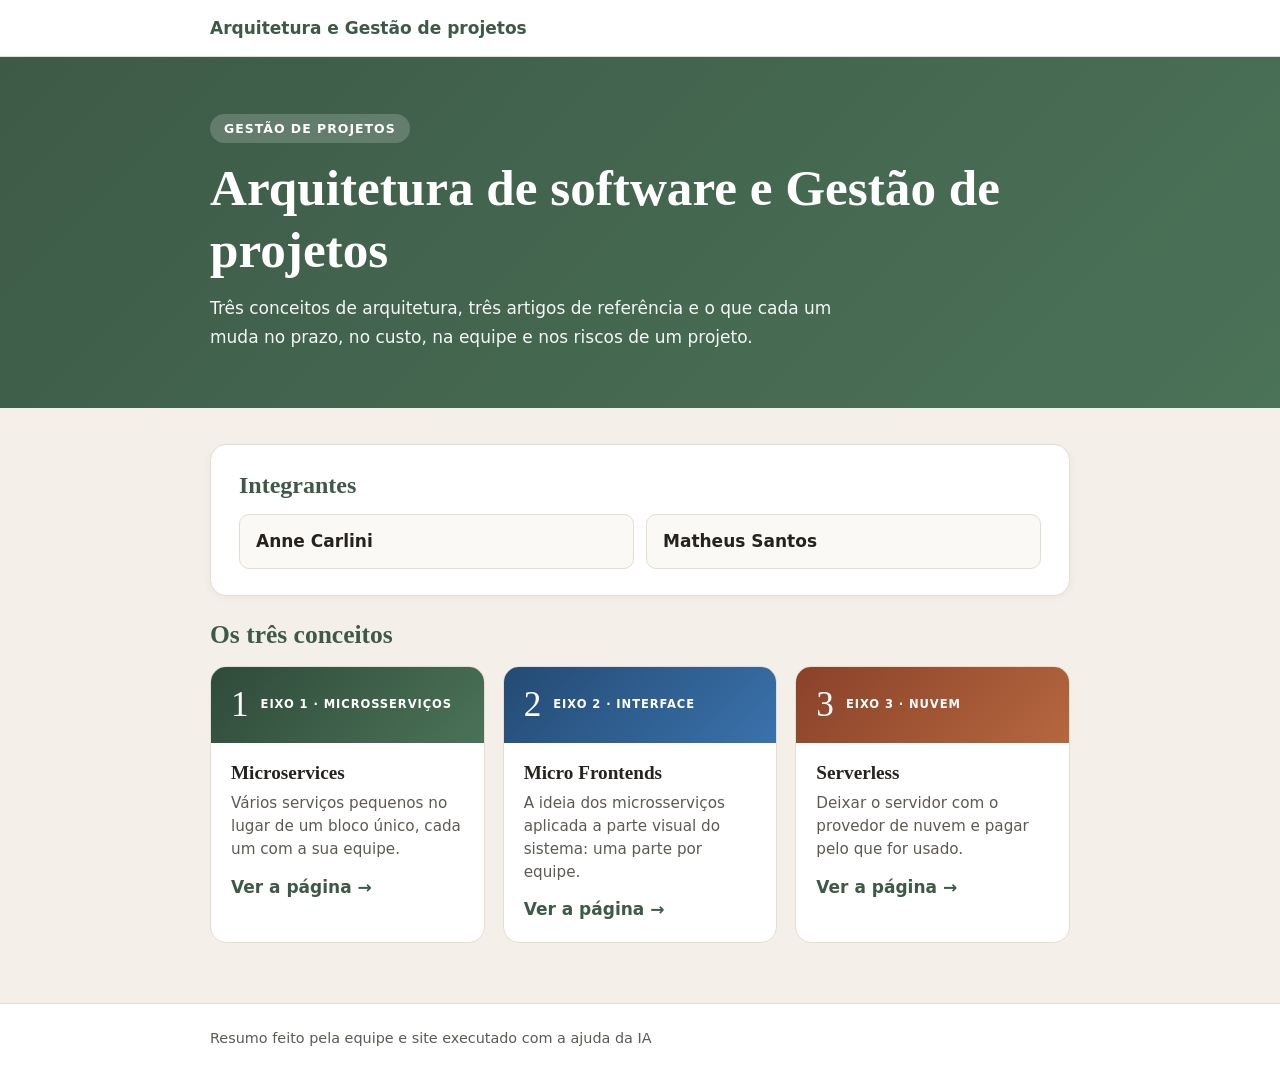
==== index.html @ 1b3803d6 "Site gestão" ====
<!doctype html>
<html lang="pt-BR">
<head>
  <meta charset="utf-8">
  <meta name="viewport" content="width=device-width, initial-scale=1">
  <title>Guia Web de Arquitetura de software e Gestão de projetos</title>
  <link rel="stylesheet" href="css/style.css">
</head>
<body>
  <header class="topbar"><div class="wrap"><span>Arquitetura e Gestão de projetos</span></div></header>

  <section class="hero"><div class="wrap">
    <span class="kicker">Gestão de projetos</span>
    <h1>Arquitetura de software e Gestão de projetos</h1>
    <p>Três conceitos de arquitetura, três artigos de referência e o que cada um muda no prazo, no custo, na equipe e nos riscos de um projeto.</p>
  </div></section>

  <main><div class="wrap">
    <section class="card">
      <h2>Integrantes</h2>
      <ul class="team">
        <li>Anne Carlini</li>
        <li>Matheus Santos</li>
      </ul>
    </section>

    <h2 style="margin:8px 0 16px;color:var(--accent)">Os três conceitos</h2>
    <div class="cards">
      <a class="post-card p1" href="microservices.html">
        <div class="top"><span class="big">1</span><span class="axis">Eixo 1 · Microsserviços</span></div>
        <div class="body"><h3>Microservices</h3><p>Vários serviços pequenos no lugar de um bloco único, cada um com a sua equipe.</p><span class="go">Ver a página →</span></div>
      </a>
      <a class="post-card p2" href="micro-frontends.html">
        <div class="top"><span class="big">2</span><span class="axis">Eixo 2 · Interface</span></div>
        <div class="body"><h3>Micro Frontends</h3><p>A ideia dos microsserviços aplicada a parte visual do sistema: uma parte por equipe.</p><span class="go">Ver a página →</span></div>
      </a>
      <a class="post-card p3" href="serverless.html">
        <div class="top"><span class="big">3</span><span class="axis">Eixo 3 · Nuvem</span></div>
        <div class="body"><h3>Serverless</h3><p>Deixar o servidor com o provedor de nuvem e pagar pelo que for usado.</p><span class="go">Ver a página →</span></div>
      </a>
    </div>
  </div></main>

  <footer><div class="wrap">Resumo feito pela equipe e site executado com a ajuda da IA</div></footer>
</body>
</html>
---- css/style.css ----
:root{
  --bg:#f4f0e9; --card:#ffffff; --ink:#26231f; --muted:#5e5a52; --line:#e4ddd0;
  --accent:#3d5a47; --accent2:#4b7358;
}
*{box-sizing:border-box}
html{scroll-behavior:smooth}
body{margin:0;background:var(--bg);color:var(--ink);font:17px/1.7 "Segoe UI",system-ui,-apple-system,Roboto,sans-serif}
.wrap{max-width:900px;margin:0 auto;padding:0 20px}
a{color:var(--accent)}
h1,h2,h3{font-family:Georgia,"Times New Roman",serif;line-height:1.2;margin:0}

.topbar{background:#fff;border-bottom:1px solid var(--line);position:sticky;top:0;z-index:5}
.topbar .wrap{display:flex;align-items:center;height:56px}
.topbar a,.topbar span{font-weight:600;color:var(--accent);text-decoration:none}

.hero{background:linear-gradient(135deg,var(--accent),var(--accent2));color:#fff;padding:56px 0 48px}
.hero h1{font-size:clamp(2rem,6vw,3.2rem);margin:14px 0}
.hero p{margin:0 0 8px;max-width:640px;opacity:.95}
.kicker{display:inline-block;background:rgba(255,255,255,.18);padding:4px 14px;border-radius:99px;font-size:.78rem;font-weight:700;letter-spacing:.08em;text-transform:uppercase}
.btn{display:inline-block;margin-top:18px;background:#fff;color:var(--accent);padding:12px 22px;border-radius:99px;font-weight:700;text-decoration:none}
.btn:hover{transform:translateY(-2px);box-shadow:0 6px 16px rgba(0,0,0,.18)}

main{padding:36px 0 60px}
.card{background:var(--card);border:1px solid var(--line);border-radius:16px;padding:26px 28px;margin-bottom:24px;box-shadow:0 2px 8px rgba(0,0,0,.04)}
.card h2{color:var(--accent);font-size:1.5rem;margin-bottom:14px}
.card p{margin:0 0 14px}
.card p:last-child{margin-bottom:0}

.impact{display:grid;grid-template-columns:1fr 1fr;gap:16px}
.impact article{border:1px solid var(--line);border-left:6px solid var(--accent);border-radius:12px;padding:16px 18px;background:#fbf9f5}
.impact article:nth-child(2){border-left-color:#a06a1f}
.impact article:nth-child(3){border-left-color:#2f5d8c}
.impact article:nth-child(4){border-left-color:#9a4f34}
.impact h3{font-size:1.05rem;margin-bottom:6px}
.impact p{margin:0;font-size:.97rem}

.team{list-style:none;margin:0;padding:0;display:grid;grid-template-columns:1fr 1fr;gap:12px}
.team li{background:#fbf9f5;border:1px solid var(--line);border-radius:10px;padding:12px 16px;font-weight:600}

.cards{display:grid;grid-template-columns:repeat(3,1fr);gap:18px}
.post-card{display:block;background:#fff;border:1px solid var(--line);border-radius:16px;overflow:hidden;text-decoration:none;color:inherit;transition:.2s}
.post-card:hover{transform:translateY(-4px);box-shadow:0 10px 24px rgba(0,0,0,.12)}
.post-card .top{padding:18px 20px;color:#fff;display:flex;align-items:center;gap:12px}
.post-card .big{font:2.2rem Georgia,serif}
.post-card .axis{font-size:.72rem;font-weight:700;letter-spacing:.08em;text-transform:uppercase}
.post-card .body{padding:18px 20px}
.post-card h3{font-size:1.2rem;margin-bottom:8px}
.post-card p{margin:0 0 12px;color:var(--muted);font-size:.95rem;line-height:1.5}
.post-card .go{font-weight:700;color:var(--accent)}
.p1 .top{background:linear-gradient(135deg,#2f4a39,#4b7358)}
.p2 .top{background:linear-gradient(135deg,#244a73,#3a72ac)}
.p3 .top{background:linear-gradient(135deg,#8a4129,#b5673f)}

.source{display:flex;justify-content:space-between;align-items:center;gap:18px;flex-wrap:wrap}
.source .btn{margin:0;background:var(--accent);color:#fff}
.url{word-break:break-all;font-size:.92rem;color:var(--muted)}
.note{font-size:.9rem;color:var(--muted)}
.pager{display:flex;justify-content:space-between;gap:12px;margin-top:8px}
.pager a{background:#fff;border:1px solid var(--line);border-radius:99px;padding:10px 20px;text-decoration:none;font-weight:600}
footer{border-top:1px solid var(--line);background:#fff;padding:22px 0;color:var(--muted);font-size:.9rem}

body.p-1{--accent:#3d5a47;--accent2:#4b7358}
body.p-2{--accent:#2f5d8c;--accent2:#3a72ac}
body.p-3{--accent:#9a4f34;--accent2:#b5673f}

@media (max-width:760px){
  .cards,.impact,.team{grid-template-columns:1fr}
  .card{padding:20px}
}
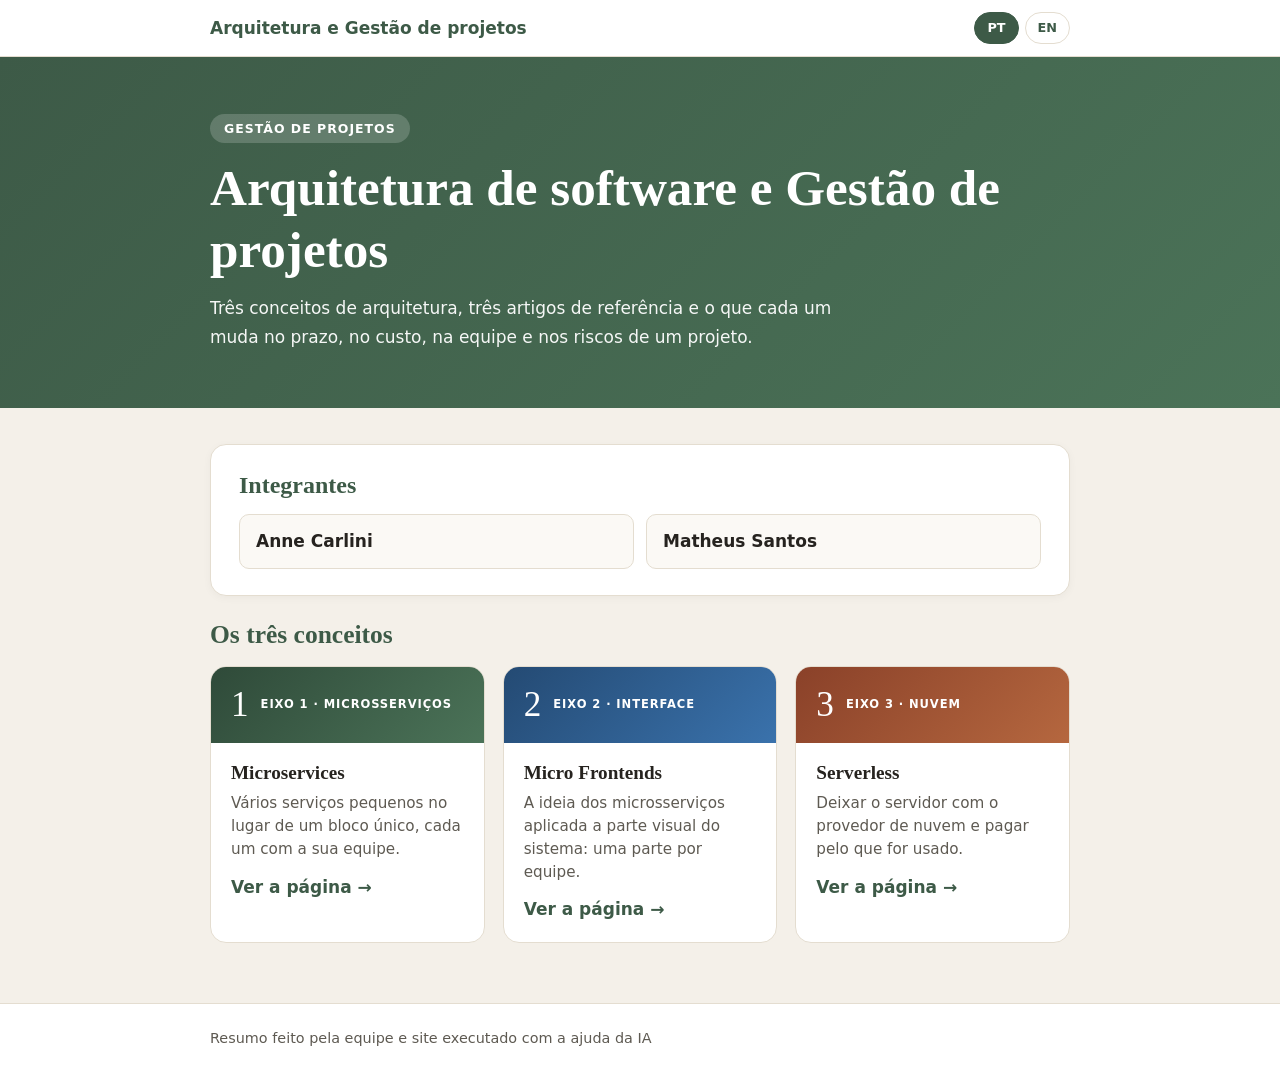
==== commit e280effe: "adding javascript to translate page" ====
--- a/index.html
+++ b/index.html
@@ -1,46 +1,50 @@
 <!doctype html>
-<html lang="pt-BR">
+<html lang="pt-BR" data-lang="pt">
 <head>
   <meta charset="utf-8">
   <meta name="viewport" content="width=device-width, initial-scale=1">
-  <title>Guia Web de Arquitetura de software e Gestão de projetos</title>
+  <title data-en="Web Guide to Software Architecture and Project Management">Guia Web de Arquitetura de software e Gestão de projetos</title>
   <link rel="stylesheet" href="css/style.css">
+  <script src="js/main.js"></script>
 </head>
 <body>
-  <header class="topbar"><div class="wrap"><span>Arquitetura e Gestão de projetos</span></div></header>
+  <header class="topbar"><div class="wrap">
+    <span><span data-l="pt">Arquitetura e Gestão de projetos</span><span data-l="en">Architecture and Project Management</span></span>
+    <div class="lang" role="group" aria-label="Idioma / Language"><button type="button" data-set-lang="pt">PT</button><button type="button" data-set-lang="en">EN</button></div>
+  </div></header>
 
   <section class="hero"><div class="wrap">
-    <span class="kicker">Gestão de projetos</span>
-    <h1>Arquitetura de software e Gestão de projetos</h1>
-    <p>Três conceitos de arquitetura, três artigos de referência e o que cada um muda no prazo, no custo, na equipe e nos riscos de um projeto.</p>
+    <span class="kicker"><span data-l="pt">Gestão de projetos</span><span data-l="en">Project management</span></span>
+    <h1><span data-l="pt">Arquitetura de software e Gestão de projetos</span><span data-l="en">Software Architecture and Project Management</span></h1>
+    <p><span data-l="pt">Três conceitos de arquitetura, três artigos de referência e o que cada um muda no prazo, no custo, na equipe e nos riscos de um projeto.</span><span data-l="en">Three architecture concepts, three reference articles, and what each one changes in a project's schedule, cost, team and risks.</span></p>
   </div></section>
 
   <main><div class="wrap">
     <section class="card">
-      <h2>Integrantes</h2>
+      <h2><span data-l="pt">Integrantes</span><span data-l="en">Team members</span></h2>
       <ul class="team">
         <li>Anne Carlini</li>
         <li>Matheus Santos</li>
       </ul>
     </section>
 
-    <h2 style="margin:8px 0 16px;color:var(--accent)">Os três conceitos</h2>
+    <h2 style="margin:8px 0 16px;color:var(--accent)"><span data-l="pt">Os três conceitos</span><span data-l="en">The three concepts</span></h2>
     <div class="cards">
       <a class="post-card p1" href="microservices.html">
-        <div class="top"><span class="big">1</span><span class="axis">Eixo 1 · Microsserviços</span></div>
-        <div class="body"><h3>Microservices</h3><p>Vários serviços pequenos no lugar de um bloco único, cada um com a sua equipe.</p><span class="go">Ver a página →</span></div>
+        <div class="top"><span class="big">1</span><span class="axis"><span data-l="pt">Eixo 1 · Microsserviços</span><span data-l="en">Axis 1 · Microservices</span></span></div>
+        <div class="body"><h3>Microservices</h3><p><span data-l="pt">Vários serviços pequenos no lugar de um bloco único, cada um com a sua equipe.</span><span data-l="en">Several small services instead of a single block, each one with its own team.</span></p><span class="go"><span data-l="pt">Ver a página →</span><span data-l="en">See the page →</span></span></div>
       </a>
       <a class="post-card p2" href="micro-frontends.html">
-        <div class="top"><span class="big">2</span><span class="axis">Eixo 2 · Interface</span></div>
-        <div class="body"><h3>Micro Frontends</h3><p>A ideia dos microsserviços aplicada a parte visual do sistema: uma parte por equipe.</p><span class="go">Ver a página →</span></div>
+        <div class="top"><span class="big">2</span><span class="axis"><span data-l="pt">Eixo 2 · Interface</span><span data-l="en">Axis 2 · Interface</span></span></div>
+        <div class="body"><h3>Micro Frontends</h3><p><span data-l="pt">A ideia dos microsserviços aplicada a parte visual do sistema: uma parte por equipe.</span><span data-l="en">The microservices idea applied to the visual part of the system: one part per team.</span></p><span class="go"><span data-l="pt">Ver a página →</span><span data-l="en">See the page →</span></span></div>
       </a>
       <a class="post-card p3" href="serverless.html">
-        <div class="top"><span class="big">3</span><span class="axis">Eixo 3 · Nuvem</span></div>
-        <div class="body"><h3>Serverless</h3><p>Deixar o servidor com o provedor de nuvem e pagar pelo que for usado.</p><span class="go">Ver a página →</span></div>
+        <div class="top"><span class="big">3</span><span class="axis"><span data-l="pt">Eixo 3 · Nuvem</span><span data-l="en">Axis 3 · Cloud</span></span></div>
+        <div class="body"><h3>Serverless</h3><p><span data-l="pt">Deixar o servidor com o provedor de nuvem e pagar pelo que for usado.</span><span data-l="en">Leave the server to the cloud provider and pay only for what you use.</span></p><span class="go"><span data-l="pt">Ver a página →</span><span data-l="en">See the page →</span></span></div>
       </a>
     </div>
   </div></main>
 
-  <footer><div class="wrap">Resumo feito pela equipe e site executado com a ajuda da IA</div></footer>
+  <footer><div class="wrap"><span data-l="pt">Resumo feito pela equipe e site executado com a ajuda da IA</span><span data-l="en">Summary written by the team; site built with the help of AI</span></div></footer>
 </body>
-</html>+</html>
--- a/css/style.css
+++ b/css/style.css
@@ -66,4 +66,8 @@
 @media (max-width:760px){
   .cards,.impact,.team{grid-template-columns:1fr}
   .card{padding:20px}
-}+}
+.lang{margin-left:auto;display:flex;gap:6px}
+.lang button{font:inherit;font-size:.8rem;font-weight:700;background:#fff;color:var(--accent);border:1px solid var(--line);border-radius:99px;padding:4px 12px;cursor:pointer}
+.lang button[aria-pressed="true"]{background:var(--accent);border-color:var(--accent);color:#fff}
+html[data-lang="pt"] [data-l="en"],html[data-lang="en"] [data-l="pt"]{display:none}
